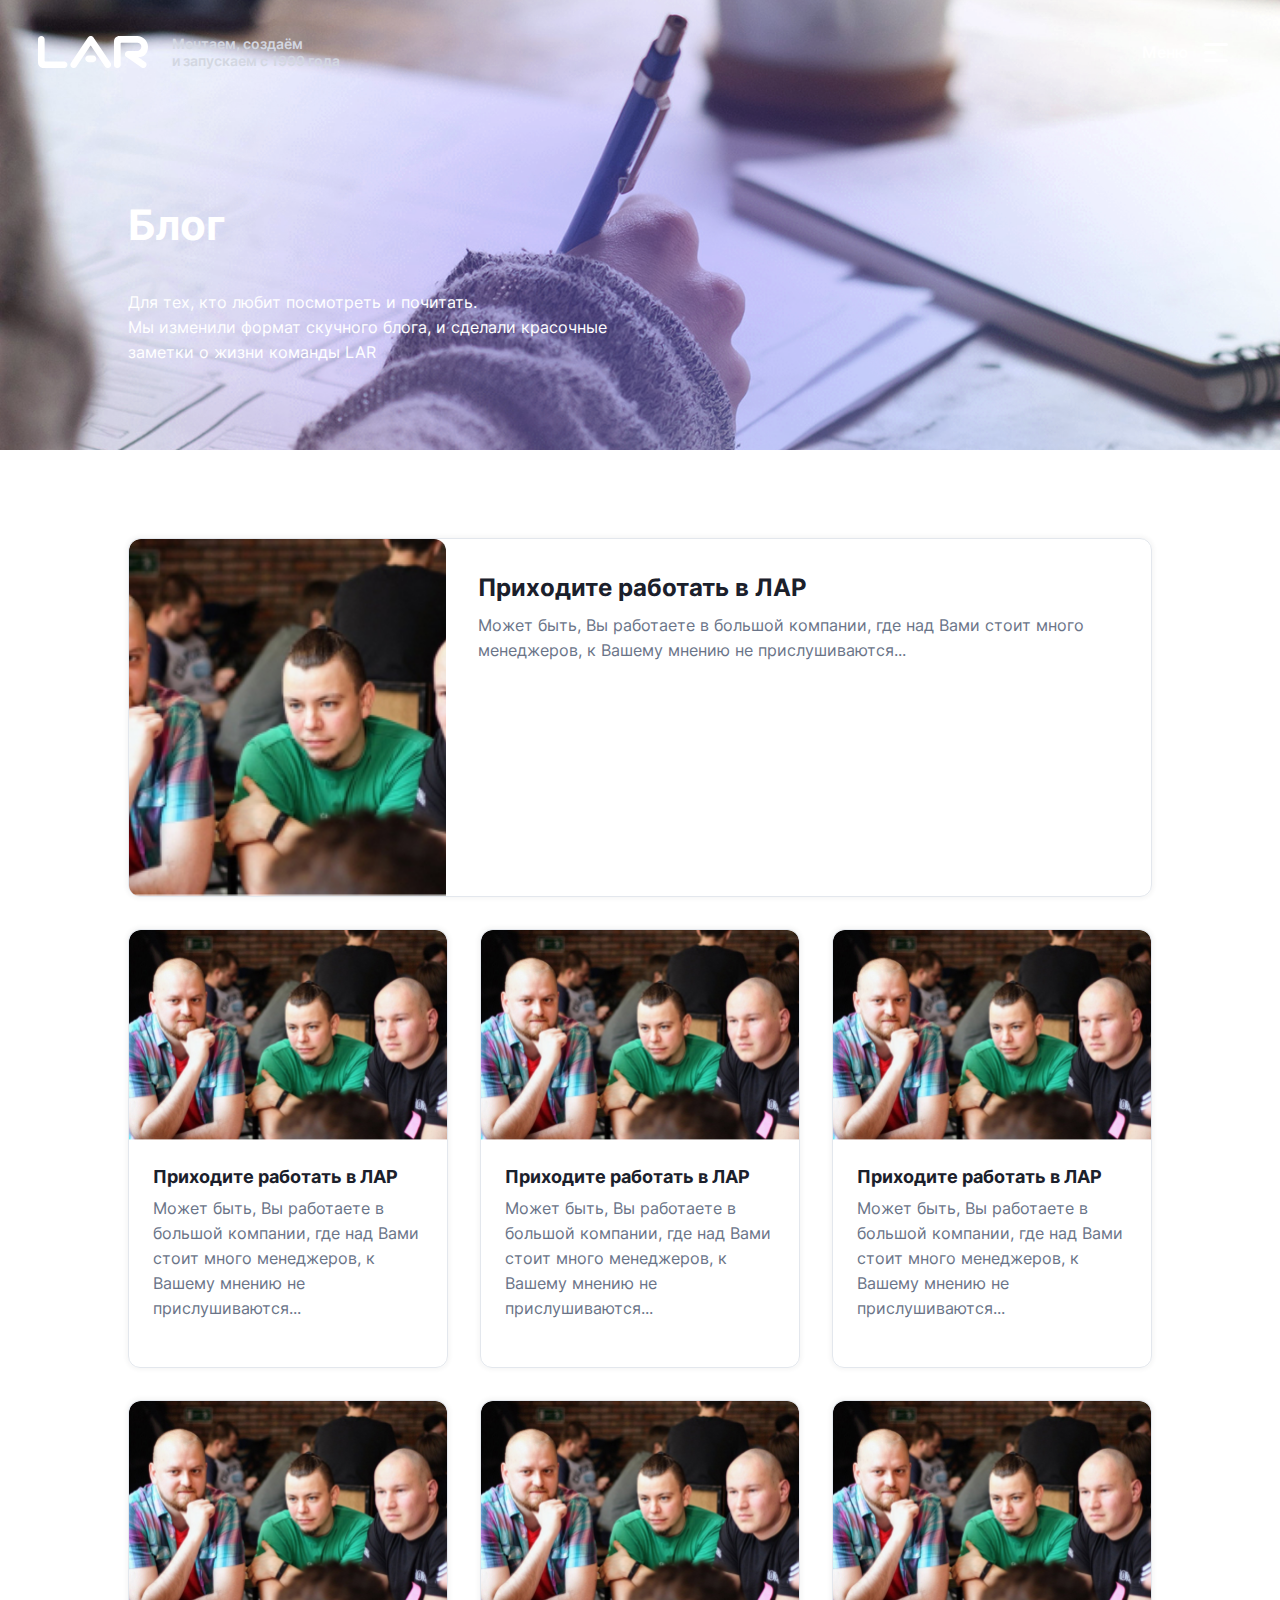
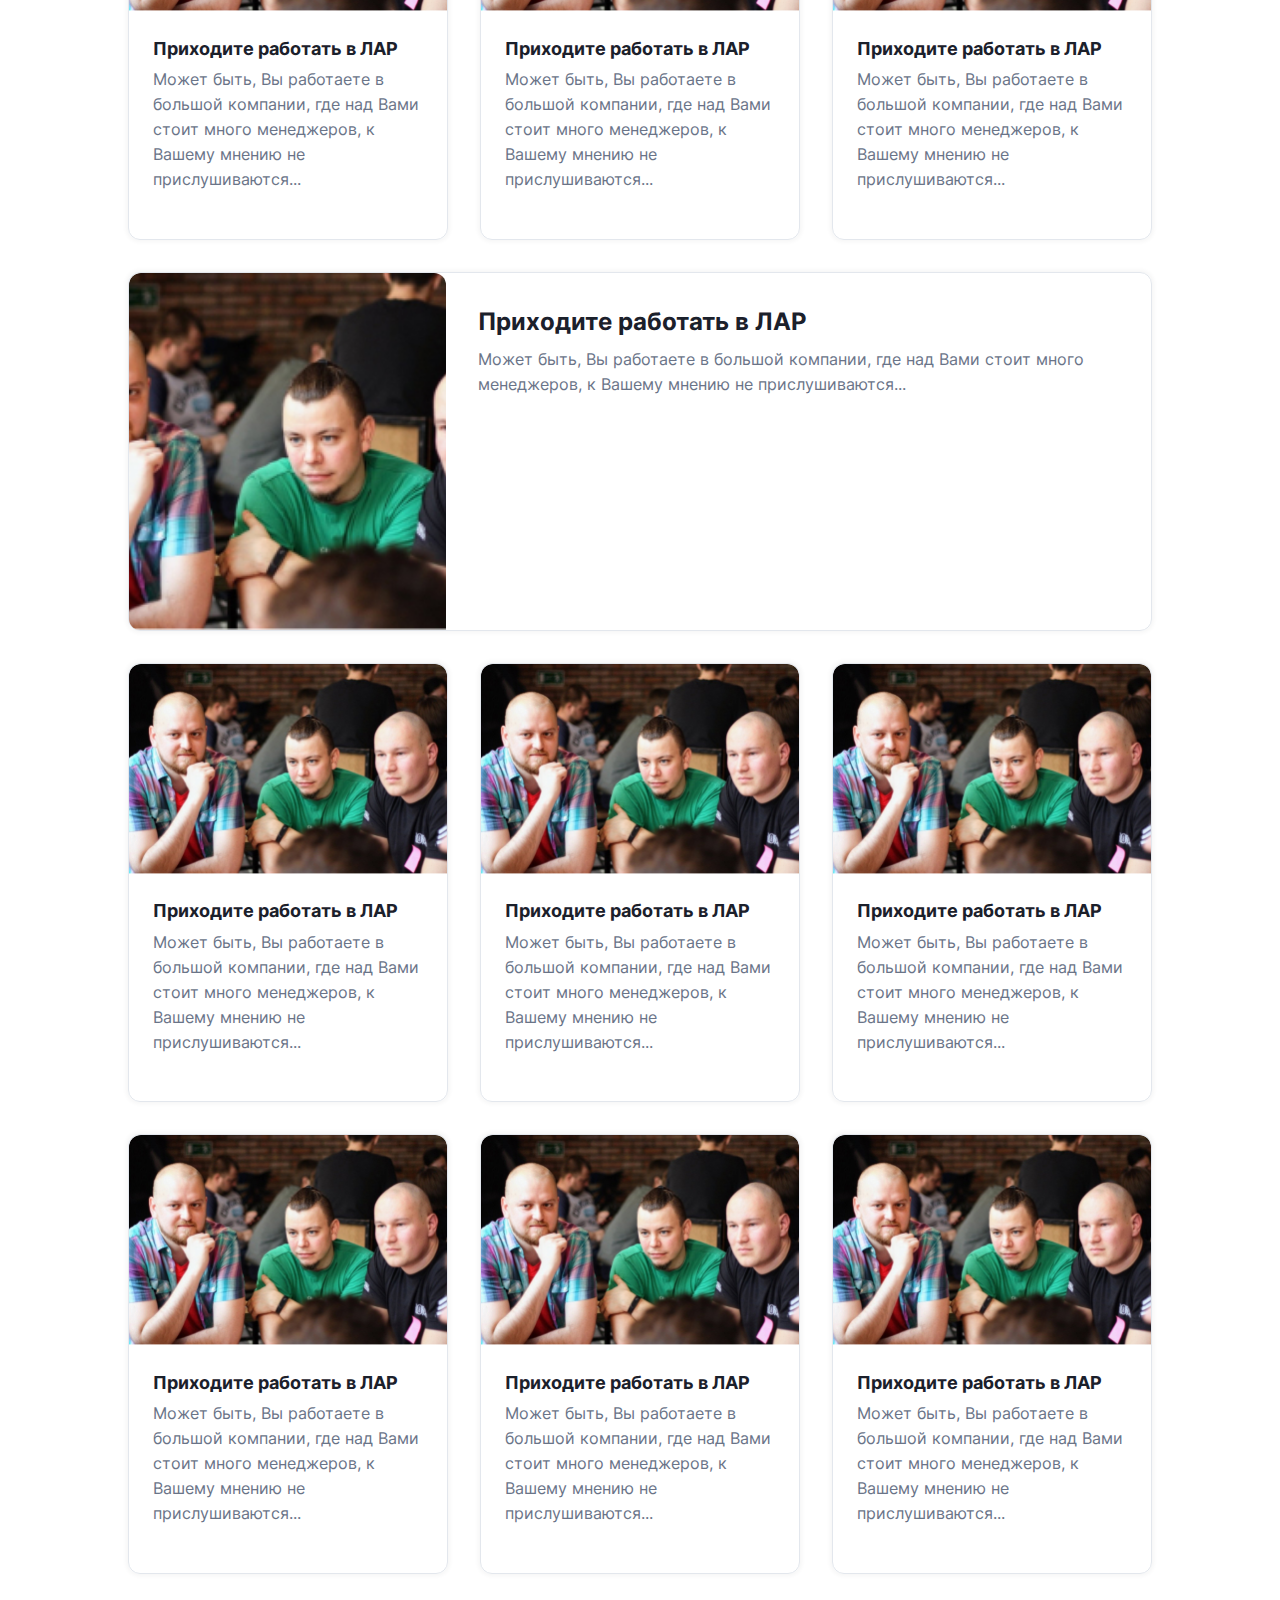
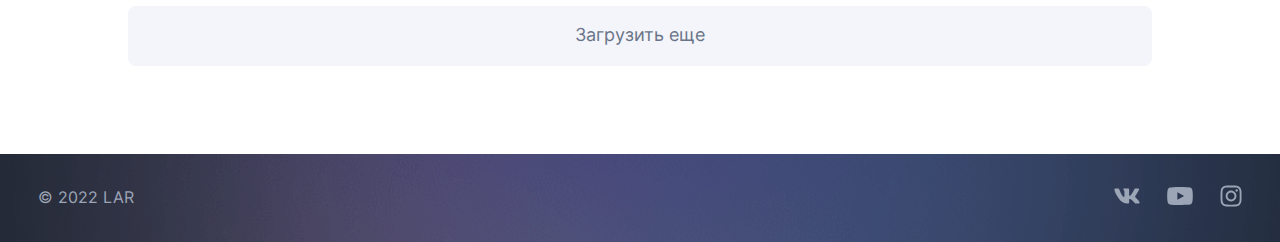
==== blog.html @ 68a7af11 "Добавлены Блоги и черновик постов" ====
<!DOCTYPE html>
<html lang="en">
<head>
  <meta charset="UTF-8">
  <meta http-equiv="X-UA-Compatible" content="IE=edge">
  <meta name="viewport" content="width=device-width, initial-scale=1.0">
  <title>LAR Блоги</title>
  <link rel="stylesheet" href="css/normalize.css">
  <link rel="stylesheet" href="css/style.css">
  <link rel="stylesheet" href="css/blog.css">
</head>
<body>
 
  <header class="header">
    <div class="header__wrapper">
      <div class="header__logo">
        <svg class="header__logo-icon"
          width="110"
          height="32"
          viewBox="0 0 110 32"
          fill="none"
          xmlns="http://www.w3.org/2000/svg"
        >
          <g clip-path="url(#clip0_1_561)">
            <path
              d="M26.169 25.4008H7.17392C6.9032 25.4008 6.63249 25.1736 6.63249 24.8556V3.31711C6.63249 1.45407 5.14356 0 3.33881 0C1.48893 0 0 1.49951 0 3.31711V26.8549C0 29.7176 2.30107 32.0805 5.18867 32.0805H26.169C28.0189 32.0805 29.4627 30.581 29.4627 28.7634C29.5078 26.9004 28.0189 25.4008 26.169 25.4008Z"
              fill="white"
            />
            <path
              d="M81.4396 0C78.3715 0 76.0253 2.31743 76.0253 5.22557V29.0815C76.0253 30.0812 76.5668 31.0354 77.424 31.5352C79.9958 33.0348 82.6578 31.2171 82.6578 28.7634V7.22492C82.6578 6.90684 82.8834 6.67964 83.4249 6.67964H99.2616C101.247 6.67964 103.367 8.22459 103.367 10.6329C103.367 13.2684 101.066 14.9042 99.2616 14.9042H90.1927C88.3428 14.9042 86.899 16.4037 86.899 18.2213C86.899 19.221 87.3051 20.1752 88.0721 20.766L103.232 31.3535C104.721 32.444 106.751 32.3077 107.834 30.8536C109.007 29.3087 108.737 26.9912 107.428 26.1733L100.164 21.084C106.075 21.084 110 17.5397 110 10.6329C110 5.18013 105.172 0 99.2616 0L81.4396 0Z"
              fill="white"
            />
            <path
              d="M72.6416 26.9912L55.3158 1.36318C54.7293 0.545267 53.7367 0.0454292 52.6538 0.0454292C51.4808 0.0454292 50.4881 0.636145 49.9016 1.54494L32.8466 26.9003C32.4406 27.5365 32.2601 28.2635 32.3052 29.0815C32.4857 30.6264 33.7039 31.8987 35.2831 32.0351C36.772 32.1714 37.9 31.308 38.6218 30.172L52.2027 9.90586C52.4283 9.58778 52.8794 9.58778 53.1051 9.90586L67.0016 30.4447C67.6784 31.5352 68.8967 32.2168 70.2954 31.9896C71.694 31.8079 72.8671 30.6719 73.0927 29.2632C73.2732 28.4453 73.0475 27.6274 72.6416 26.9912Z"
              fill="white"
            />
            <path
              d="M55.0902 19.4936H50.5332C48.7285 19.5391 47.2847 20.9931 47.2847 22.8107C47.2847 24.6283 48.7285 26.1278 50.5332 26.1278H55.0902C56.8499 26.0824 58.2937 24.6283 58.2937 22.8107C58.2937 20.9931 56.895 19.5391 55.0902 19.4936Z"
              fill="white"
            />
          </g>
          <defs>
            <clipPath id="clip0_1_561">
              <rect width="110" height="32" fill="white" />
            </clipPath>
          </defs>
        </svg>
        <p class="header__slogan">Мечтаем, создаём <br>и запускаем с 1999 года</p>
      </div>
      <div class="header__navigation">
        <button class="header__button hero__button hide">Присоединиться к команде</button>
        <button class="header__menu">
          <span class="header__span">Меню</span>
          <svg class="header__menu-icon" width="40" height="40" viewbox="0 0 40 40" fill="none" xmlns="http://www.w3.org/2000/svg">
            <rect x="8" y="11" width="24" height="3" rx="1.5" fill="white"/>
            <rect x="8" y="19" width="12" height="3" rx="1.5" fill="white"/>
            <rect x="8" y="27" width="24" height="3" rx="1.5" fill="white"/>
            </svg>
        </button>
      </div>
    </div>

    <div class="nav hide">
      <div class="nav__header">
        <div class="nav__logo">
          <svg width="110" height="32" viewbox="0 0 110 32" fill="none" xmlns="http://www.w3.org/2000/svg">
            <g clip-path="url(#clip0_342_361)">
            <path d="M26.169 25.4008H7.17392C6.9032 25.4008 6.63249 25.1736 6.63249 24.8556V3.31711C6.63249 1.45407 5.14356 0 3.33881 0C1.48893 0 0 1.49951 0 3.31711V26.8549C0 29.7176 2.30107 32.0805 5.18867 32.0805H26.169C28.0189 32.0805 29.4627 30.581 29.4627 28.7634C29.5078 26.9004 28.0189 25.4008 26.169 25.4008Z" fill="#C51F43"/>
            <path d="M81.4397 0C78.3716 0 76.0254 2.31743 76.0254 5.22557V29.0815C76.0254 30.0812 76.5668 31.0354 77.4241 31.5352C79.9959 33.0348 82.6579 31.2171 82.6579 28.7634V7.22492C82.6579 6.90684 82.8835 6.67964 83.4249 6.67964H99.2616C101.247 6.67964 103.367 8.22459 103.367 10.6329C103.367 13.2684 101.066 14.9042 99.2616 14.9042H90.1928C88.3429 14.9042 86.8991 16.4037 86.8991 18.2213C86.8991 19.221 87.3051 20.1752 88.0721 20.766L103.232 31.3535C104.721 32.444 106.751 32.3077 107.834 30.8536C109.007 29.3087 108.737 26.9912 107.428 26.1733L100.164 21.084C106.075 21.084 110 17.5397 110 10.6329C110 5.18013 105.172 0 99.2616 0L81.4397 0Z" fill="#C51F43"/>
            <path d="M72.6416 26.9912L55.3158 1.36318C54.7294 0.545267 53.7367 0.0454292 52.6538 0.0454292C51.4808 0.0454292 50.4881 0.636145 49.9017 1.54494L32.8467 26.9003C32.4406 27.5365 32.2601 28.2635 32.3052 29.0815C32.4857 30.6264 33.7039 31.8987 35.2831 32.0351C36.772 32.1714 37.9 31.308 38.6219 30.172L52.2027 9.90586C52.4283 9.58778 52.8795 9.58778 53.1051 9.90586L67.0017 30.4447C67.6784 31.5352 68.8967 32.2168 70.2954 31.9896C71.6941 31.8079 72.8671 30.6719 73.0927 29.2632C73.2732 28.4453 73.0476 27.6274 72.6416 26.9912Z" fill="#C51F43"/>
            <path d="M55.0902 19.4936H50.5332C48.7285 19.5391 47.2847 20.9931 47.2847 22.8107C47.2847 24.6283 48.7285 26.1278 50.5332 26.1278H55.0902C56.8499 26.0824 58.2937 24.6283 58.2937 22.8107C58.2937 20.9931 56.895 19.5391 55.0902 19.4936Z" fill="#C51F43"/>
            </g>
            <defs>
            <clippath id="clip0_342_361">
            <rect width="110" height="32" fill="white"/>
            </clippath>
            </defs>
            </svg>
          <p class="nav__slogan">Мечтаем, создаём <br>и запускаем с 1999 года</p>
        </div>
        <button class="nav__menu">
          <span class="nav__span">Меню</span>
          <svg width="22" height="22" viewbox="0 0 22 22" fill="none" xmlns="http://www.w3.org/2000/svg">
            <rect y="19.7242" width="27.8941" height="3.21855" rx="1.60928" transform="rotate(-45 0 19.7242)" fill="#1B202B"/>
            <rect x="19.7241" y="22" width="27.8941" height="3.21855" rx="1.60928" transform="rotate(-135 19.7241 22)" fill="#1B202B"/>
            </svg>
        </button>
      </div>
        
      <div class="nav__main">
        <ul class="nav__list list-reset">
          <li class="nav__item">
            <a href="index.html#about-us" class="nav__link">О нас</a>
          </li>
          <li class="nav__item">
            <a href="index.html#LAR" class="nav__link">Почему LAR?</a>
          </li>
          <li class="nav__item">
            <a href="index.html#projects" class="nav__link">Проекты</a>
          </li>
          <li class="nav__item">
            <a href="index.html#benefits" class="nav__link">Как мы работаем</a>
          </li>
          <li class="nav__item">
            <a href="index.html#jobs" class="nav__link">Вакансии</a>
          </li>
          <li class="nav__item">
            <a href="index.html#blog" class="nav__link">Блог</a>
          </li>
          <li class="nav__item">
            <a href="index.html#contacts" class="nav__link">Связаться с нами</a>
          </li>
        </ul>
      </div>     
    </div>
  </header>

  <main class="main">
    <section class="hero-blog container">
      <h1 class="hero-blog__title">Блог</h1>
      <p class="hero-blog__descr">Для тех, кто любит посмотреть и почитать. <br>Мы изменили формат скучного блога, и сделали красочные заметки о жизни команды LAR</p>
    </section>

    <section class="blogs container">
      <ul class="blogs__list list-reset">
        <li class="blogs__item blogs__item--1 blogs__item--horizontal">
          <img class="blogs__image" src="img/preview-blog-image.jpg" alt="Приходите в ЛАР">
          <div class="blogs__descr">
            <div class="blogs__wrapper">
              <h5 class="blogs__title">Приходите работать в ЛАР</h5>
              <p class="blogs__text">Может быть, Вы работаете в большой компании, где над Вами стоит много менеджеров, к Вашему мнению не прислушиваются...</p>
            </div>
          </div>
        </li>
        <li class="blogs__item blogs__item--2">
          <img class="blogs__image" src="img/preview-blog-image.jpg" alt="Приходите в ЛАР">
          <div class="blogs__descr">
            <div class="blogs__wrapper">
              <h5 class="blogs__title">Приходите работать в ЛАР</h5>
              <p class="blogs__text">Может быть, Вы работаете в большой компании, где над Вами стоит много менеджеров, к Вашему мнению не прислушиваются...</p>
            </div>
          </div>
        </li>
        <li class="blogs__item blogs__item--3">
          <img class="blogs__image" src="img/preview-blog-image.jpg" alt="Приходите в ЛАР">
          <div class="blogs__descr">
            <div class="blogs__wrapper">
              <h5 class="blogs__title">Приходите работать в ЛАР</h5>
              <p class="blogs__text">Может быть, Вы работаете в большой компании, где над Вами стоит много менеджеров, к Вашему мнению не прислушиваются...</p>
            </div>
          </div>
        </li>
        <li class="blogs__item blogs__item--4">
          <img class="blogs__image" src="img/preview-blog-image.jpg" alt="Приходите в ЛАР">
          <div class="blogs__descr">
            <div class="blogs__wrapper">
              <h5 class="blogs__title">Приходите работать в ЛАР</h5>
              <p class="blogs__text">Может быть, Вы работаете в большой компании, где над Вами стоит много менеджеров, к Вашему мнению не прислушиваются...</p>
            </div>
          </div>
        </li>
        <li class="blogs__item blogs__item--5">
          <img class="blogs__image" src="img/preview-blog-image.jpg" alt="Приходите в ЛАР">
          <div class="blogs__descr">
            <div class="blogs__wrapper">
              <h5 class="blogs__title">Приходите работать в ЛАР</h5>
              <p class="blogs__text">Может быть, Вы работаете в большой компании, где над Вами стоит много менеджеров, к Вашему мнению не прислушиваются...</p>
            </div>
          </div>
        </li>
        <li class="blogs__item blogs__item--6">
          <img class="blogs__image" src="img/preview-blog-image.jpg" alt="Приходите в ЛАР">
          <div class="blogs__descr">
            <div class="blogs__wrapper">
              <h5 class="blogs__title">Приходите работать в ЛАР</h5>
              <p class="blogs__text">Может быть, Вы работаете в большой компании, где над Вами стоит много менеджеров, к Вашему мнению не прислушиваются...</p>
            </div>
          </div>
        </li>
        <li class="blogs__item blogs__item--7">
          <img class="blogs__image" src="img/preview-blog-image.jpg" alt="Приходите в ЛАР">
          <div class="blogs__descr">
            <div class="blogs__wrapper">
              <h5 class="blogs__title">Приходите работать в ЛАР</h5>
              <p class="blogs__text">Может быть, Вы работаете в большой компании, где над Вами стоит много менеджеров, к Вашему мнению не прислушиваются...</p>
            </div>
          </div>
        </li>

        <li class="blogs__item blogs__item--8 blogs__item--horizontal">
          <img class="blogs__image" src="img/preview-blog-image.jpg" alt="Приходите в ЛАР">
          <div class="blogs__descr">
            <div class="blogs__wrapper">
              <h5 class="blogs__title">Приходите работать в ЛАР</h5>
              <p class="blogs__text">Может быть, Вы работаете в большой компании, где над Вами стоит много менеджеров, к Вашему мнению не прислушиваются...</p>
            </div>
          </div>
        </li>
        <li class="blogs__item blogs__item--9">
          <img class="blogs__image" src="img/preview-blog-image.jpg" alt="Приходите в ЛАР">
          <div class="blogs__descr">
            <div class="blogs__wrapper">
              <h5 class="blogs__title">Приходите работать в ЛАР</h5>
              <p class="blogs__text">Может быть, Вы работаете в большой компании, где над Вами стоит много менеджеров, к Вашему мнению не прислушиваются...</p>
            </div>
          </div>
        </li>
        <li class="blogs__item blogs__item--10">
          <img class="blogs__image" src="img/preview-blog-image.jpg" alt="Приходите в ЛАР">
          <div class="blogs__descr">
            <div class="blogs__wrapper">
              <h5 class="blogs__title">Приходите работать в ЛАР</h5>
              <p class="blogs__text">Может быть, Вы работаете в большой компании, где над Вами стоит много менеджеров, к Вашему мнению не прислушиваются...</p>
            </div>
          </div>
        </li>
        <li class="blogs__item blogs__item--11">
          <img class="blogs__image" src="img/preview-blog-image.jpg" alt="Приходите в ЛАР">
          <div class="blogs__descr">
            <div class="blogs__wrapper">
              <h5 class="blogs__title">Приходите работать в ЛАР</h5>
              <p class="blogs__text">Может быть, Вы работаете в большой компании, где над Вами стоит много менеджеров, к Вашему мнению не прислушиваются...</p>
            </div>
          </div>
        </li>
        <li class="blogs__item blogs__item--12">
          <img class="blogs__image" src="img/preview-blog-image.jpg" alt="Приходите в ЛАР">
          <div class="blogs__descr">
            <div class="blogs__wrapper">
              <h5 class="blogs__title">Приходите работать в ЛАР</h5>
              <p class="blogs__text">Может быть, Вы работаете в большой компании, где над Вами стоит много менеджеров, к Вашему мнению не прислушиваются...</p>
            </div>
          </div>
        </li>
        <li class="blogs__item blogs__item--13">
          <img class="blogs__image" src="img/preview-blog-image.jpg" alt="Приходите в ЛАР">
          <div class="blogs__descr">
            <div class="blogs__wrapper">
              <h5 class="blogs__title">Приходите работать в ЛАР</h5>
              <p class="blogs__text">Может быть, Вы работаете в большой компании, где над Вами стоит много менеджеров, к Вашему мнению не прислушиваются...</p>
            </div>
          </div>
        </li>
        <li class="blogs__item blogs__item--14">
          <img class="blogs__image" src="img/preview-blog-image.jpg" alt="Приходите в ЛАР">
          <div class="blogs__descr">
            <div class="blogs__wrapper">
              <h5 class="blogs__title">Приходите работать в ЛАР</h5>
              <p class="blogs__text">Может быть, Вы работаете в большой компании, где над Вами стоит много менеджеров, к Вашему мнению не прислушиваются...</p>
            </div>
          </div>
        </li>
      </ul>
      <button class="blogs__button">Загрузить еще</button>
    </section>
  </main>

  <footer class="footer" id="contacts">
    <div class="footer__bottom">
      <span class="footer__copyright">© 2022 LAR</span>
      <ul class="footer__social list-reset">
        <li class="footer__item">
          <a href="https://vk.com/larteam">
            <svg class="footer__link" width="26" height="16" viewbox="0 0 26 16" fill="none" xmlns="http://www.w3.org/2000/svg">
              <path d="M25.0469 1.53125C24.9531 2 24.5781 2.76562 23.9219 3.82812C23.2969 4.89062 22.7188 5.82812 22.1875 6.64062C21.6562 7.42188 21.375 7.82812 21.3438 7.85938C21.1562 8.14062 21.0625 8.34375 21.0625 8.46875C21.0625 8.59375 21.1562 8.8125 21.3438 9.125C21.3438 9.125 21.4375 9.23438 21.625 9.45312C21.8438 9.67188 22.0938 9.92188 22.375 10.2031C22.6562 10.4844 22.9688 10.8125 23.3125 11.1875C23.6562 11.5625 23.9688 11.9375 24.25 12.3125C24.5625 12.6562 24.8281 13.0156 25.0469 13.3906C25.2969 13.7656 25.4688 14.0781 25.5625 14.3281C25.7812 15.1094 25.4688 15.5 24.625 15.5H21.8594C21.6406 15.5 21.4531 15.4688 21.2969 15.4062C21.1406 15.3438 20.9688 15.2344 20.7812 15.0781C20.5938 14.9219 20.4219 14.75 20.2656 14.5625C20.1094 14.375 19.875 14.1094 19.5625 13.7656C19.25 13.4219 18.9375 13.0938 18.625 12.7812C17.375 11.5938 16.4531 11 15.8594 11C15.4844 11 15.2656 11.1094 15.2031 11.3281C15.1406 11.5469 15.1094 12.1719 15.1094 13.2031C15.1406 13.7031 15.1562 14.1094 15.1562 14.4219C15.1562 14.7969 15.0312 15.0781 14.7812 15.2656C14.5312 15.4219 13.9844 15.5 13.1406 15.5C11.6719 15.5 10.1875 15.0625 8.6875 14.1875C7.1875 13.3125 5.875 12.0625 4.75 10.4375C3.6875 9 2.79688 7.57812 2.07812 6.17188C1.39062 4.73438 0.9375 3.64062 0.71875 2.89062C0.5 2.14062 0.390625 1.60938 0.390625 1.29688C0.390625 0.765625 0.703125 0.5 1.32812 0.5H4.09375C4.4375 0.5 4.6875 0.578125 4.84375 0.734375C5.03125 0.890625 5.1875 1.17188 5.3125 1.57812C5.96875 3.48438 6.76562 5.1875 7.70312 6.6875C8.67188 8.1875 9.40625 8.9375 9.90625 8.9375C10.0938 8.9375 10.2188 8.875 10.2812 8.75C10.375 8.59375 10.4219 8.3125 10.4219 7.90625V3.82812C10.3906 3.39062 10.3125 3.01562 10.1875 2.70312C10.0625 2.39062 9.9375 2.17188 9.8125 2.04688C9.6875 1.89062 9.5625 1.73438 9.4375 1.57812C9.34375 1.42188 9.29688 1.28125 9.29688 1.15625C9.29688 1.03125 9.32812 0.921875 9.39062 0.828125C9.45312 0.734375 9.53125 0.65625 9.625 0.59375C9.75 0.53125 9.875 0.5 10 0.5H14.3594C14.8594 0.5 15.1094 0.84375 15.1094 1.53125V6.96875C15.1094 7.5 15.25 7.76562 15.5312 7.76562C15.8438 7.76562 16.2812 7.48438 16.8438 6.92188C17.4375 6.26562 18.0156 5.46875 18.5781 4.53125C19.1406 3.59375 19.5625 2.8125 19.8438 2.1875L20.2656 1.29688C20.4844 0.765625 20.875 0.5 21.4375 0.5H24.2031C24.9531 0.5 25.2344 0.84375 25.0469 1.53125Z" fill="#9CA5B6"/>
              </svg>
          </a>
        </li>
        <li class="footer__item">
          <a href="https://youtu.be/PWdcLz5BOPg">
            <svg class="footer__link" width="26" height="18" viewbox="0 0 26 18" fill="none" xmlns="http://www.w3.org/2000/svg">
              <path d="M25.2812 2.8125C25.375 3.1875 25.4531 3.65625 25.5156 4.21875C25.6094 4.78125 25.6719 5.34375 25.7031 5.90625C25.7344 6.4375 25.75 6.9375 25.75 7.40625C25.7812 7.875 25.7969 8.26562 25.7969 8.57812V9C25.7969 11.8125 25.625 13.8906 25.2812 15.2344C25.125 15.7656 24.8438 16.2344 24.4375 16.6406C24.0312 17.0469 23.5469 17.3281 22.9844 17.4844C22.3906 17.6406 21.2656 17.7656 19.6094 17.8594C17.9531 17.9219 16.4375 17.9688 15.0625 18H13C7.65625 18 4.32812 17.8281 3.01562 17.4844C1.79688 17.1406 1.03125 16.3906 0.71875 15.2344C0.5625 14.6406 0.4375 13.8281 0.34375 12.7969C0.28125 11.7344 0.234375 10.8438 0.203125 10.125V9C0.203125 6.21875 0.375 4.15625 0.71875 2.8125C0.875 2.25 1.15625 1.76562 1.5625 1.35938C1.96875 0.953125 2.45312 0.671875 3.01562 0.515625C3.60938 0.359375 4.73438 0.25 6.39062 0.1875C8.04688 0.09375 9.5625 0.03125 10.9375 0H13C18.3438 0 21.6719 0.171875 22.9844 0.515625C23.5469 0.671875 24.0312 0.953125 24.4375 1.35938C24.8438 1.76562 25.125 2.25 25.2812 2.8125ZM10.375 12.8438L17.0781 9L10.375 5.20312V12.8438Z" fill="#9CA5B6"/>
              </svg>
          </a>
        </li>
        <li class="footer__item">
          <a href="#">
            <svg class="footer__link" width="22" height="22" viewbox="0 0 22 22" fill="none" xmlns="http://www.w3.org/2000/svg">
              <path d="M7.20312 7.20312C8.26562 6.14062 9.54688 5.60938 11.0469 5.60938C12.5469 5.60938 13.8125 6.14062 14.8438 7.20312C15.9062 8.23438 16.4375 9.5 16.4375 11C16.4375 12.5 15.9062 13.7812 14.8438 14.8438C13.8125 15.875 12.5469 16.3906 11.0469 16.3906C9.54688 16.3906 8.26562 15.875 7.20312 14.8438C6.17188 13.7812 5.65625 12.5 5.65625 11C5.65625 9.5 6.17188 8.23438 7.20312 7.20312ZM8.5625 13.4844C9.25 14.1719 10.0781 14.5156 11.0469 14.5156C12.0156 14.5156 12.8438 14.1719 13.5312 13.4844C14.2188 12.7969 14.5625 11.9688 14.5625 11C14.5625 10.0312 14.2188 9.20312 13.5312 8.51562C12.8438 7.82812 12.0156 7.48438 11.0469 7.48438C10.0781 7.48438 9.25 7.82812 8.5625 8.51562C7.875 9.20312 7.53125 10.0312 7.53125 11C7.53125 11.9688 7.875 12.7969 8.5625 13.4844ZM17.5156 4.53125C17.7656 4.75 17.8906 5.03125 17.8906 5.375C17.8906 5.71875 17.7656 6.01562 17.5156 6.26562C17.2969 6.51562 17.0156 6.64062 16.6719 6.64062C16.3281 6.64062 16.0312 6.51562 15.7812 6.26562C15.5312 6.01562 15.4062 5.71875 15.4062 5.375C15.4062 5.03125 15.5312 4.75 15.7812 4.53125C16.0312 4.28125 16.3281 4.15625 16.6719 4.15625C17.0156 4.15625 17.2969 4.28125 17.5156 4.53125ZM21.5 6.6875C21.5312 7.53125 21.5469 8.96875 21.5469 11C21.5469 13.0312 21.5312 14.4688 21.5 15.3125C21.4062 17.2188 20.8281 18.7031 19.7656 19.7656C18.7344 20.7969 17.2656 21.3438 15.3594 21.4062C14.5156 21.4688 13.0781 21.5 11.0469 21.5C9.01562 21.5 7.57812 21.4688 6.73438 21.4062C4.82812 21.3125 3.35938 20.75 2.32812 19.7188C1.92188 19.3438 1.59375 18.9062 1.34375 18.4062C1.09375 17.9062 0.90625 17.4219 0.78125 16.9531C0.6875 16.4844 0.640625 15.9375 0.640625 15.3125C0.578125 14.4688 0.546875 13.0312 0.546875 11C0.546875 8.96875 0.578125 7.51562 0.640625 6.64062C0.734375 4.76562 1.29688 3.3125 2.32812 2.28125C3.35938 1.21875 4.82812 0.640625 6.73438 0.546875C7.57812 0.515625 9.01562 0.5 11.0469 0.5C13.0781 0.5 14.5156 0.515625 15.3594 0.546875C17.2656 0.640625 18.7344 1.21875 19.7656 2.28125C20.8281 3.3125 21.4062 4.78125 21.5 6.6875ZM19.25 17.1875C19.3438 16.9375 19.4219 16.625 19.4844 16.25C19.5469 15.8438 19.5938 15.375 19.625 14.8438C19.6562 14.2812 19.6719 13.8281 19.6719 13.4844C19.6719 13.1406 19.6719 12.6562 19.6719 12.0312C19.6719 11.4062 19.6719 11.0625 19.6719 11C19.6719 10.9062 19.6719 10.5625 19.6719 9.96875C19.6719 9.34375 19.6719 8.85938 19.6719 8.51562C19.6719 8.17188 19.6562 7.73438 19.625 7.20312C19.5938 6.64062 19.5469 6.17188 19.4844 5.79688C19.4219 5.39062 19.3438 5.0625 19.25 4.8125C18.875 3.84375 18.2031 3.17188 17.2344 2.79688C16.9844 2.70312 16.6562 2.625 16.25 2.5625C15.875 2.5 15.4062 2.45313 14.8438 2.42188C14.3125 2.39062 13.875 2.375 13.5312 2.375C13.2188 2.375 12.7344 2.375 12.0781 2.375C11.4531 2.375 11.1094 2.375 11.0469 2.375C10.9844 2.375 10.6406 2.375 10.0156 2.375C9.39062 2.375 8.90625 2.375 8.5625 2.375C8.21875 2.375 7.76562 2.39062 7.20312 2.42188C6.67188 2.45313 6.20312 2.5 5.79688 2.5625C5.42188 2.625 5.10938 2.70312 4.85938 2.79688C3.89062 3.17188 3.21875 3.84375 2.84375 4.8125C2.75 5.0625 2.67188 5.39062 2.60938 5.79688C2.54688 6.17188 2.5 6.64062 2.46875 7.20312C2.4375 7.73438 2.42188 8.17188 2.42188 8.51562C2.42188 8.82812 2.42188 9.3125 2.42188 9.96875C2.42188 10.5938 2.42188 10.9375 2.42188 11C2.42188 11.125 2.42188 11.4219 2.42188 11.8906C2.42188 12.3281 2.42188 12.7031 2.42188 13.0156C2.42188 13.2969 2.42188 13.6719 2.42188 14.1406C2.45312 14.6094 2.48438 15.0156 2.51562 15.3594C2.54688 15.6719 2.59375 16 2.65625 16.3438C2.71875 16.6875 2.78125 16.9688 2.84375 17.1875C3.25 18.1562 3.92188 18.8281 4.85938 19.2031C5.10938 19.2969 5.42188 19.375 5.79688 19.4375C6.20312 19.5 6.67188 19.5469 7.20312 19.5781C7.76562 19.6094 8.20312 19.625 8.51562 19.625C8.85938 19.625 9.34375 19.625 9.96875 19.625C10.625 19.625 10.9844 19.625 11.0469 19.625C11.1406 19.625 11.4844 19.625 12.0781 19.625C12.7031 19.625 13.1875 19.625 13.5312 19.625C13.875 19.625 14.3125 19.6094 14.8438 19.5781C15.4062 19.5469 15.875 19.5 16.25 19.4375C16.6562 19.375 16.9844 19.2969 17.2344 19.2031C18.2031 18.7969 18.875 18.125 19.25 17.1875Z" fill="#9CA5B6"/>
              </svg>
          </a>
        </li>
      </ul>
    </div>
  </footer>
  
  <script src="js/main.js"></script>
</body>
</html>
---- css/style.css ----
* {
  box-sizing: border-box;
  scroll-behavior: smooth;
}

*::before,
*::after {
  box-sizing: border-box;
}

@font-face {
  font-family: "Inter";
  src: url(../fonts/Inter-Bold.woff2) format('woff2');
  font-display: swap;
  font-weight: 700;
  font-style: normal;
}

@font-face {
  font-family: "Inter";
  src: url(../fonts/Inter-SemiBold.woff2) format('woff2');
  font-display: swap;
  font-weight: 600;
  font-style: normal;
}

@font-face {
  font-family: "Inter";
  src: url(../fonts/Inter-Regular.woff2) format('woff2');
  font-display: swap;
  font-weight: 400;
  font-style: normal;
}

body {
  font-family: Inter, sans-serif;
  font-size: 16px;
  font-weight: 400;
  background-color: #ffffff;
  color: #1B202B;
}

img {
  max-width: 100%;
}

h1 {
  font-size: 42px;
}

h2 {
  font-size: 32px;
}

h3 {
  font-size: 24px;
}

h4 {
  font-size: 20px;
}

h5 {
  font-size: 18px;
}

h6 {
  font-size: 16px;
}

h1, h2, h3, h4, h5, h6 {
  font-weight: 700;
}

button {
  cursor: pointer;
  border: none;
  background-color: #c51f43;
  border-radius: 8px;
  color: #ffffff;
}

button:hover {
  background-color: #dc234b;
}

button:active {
  background-color: #b01c3c;
}

button:disabled {
  background-color: #f3f5fa;
  color: #d3d7e1;
}

input {
  border: none;
  width: 100%;
  outline: none;
  border-bottom: 2px solid #d3d7e1;
  line-height: 25px;
}

textarea {
  border: none;
  width: 100%;
  border-bottom: 2px solid #d3d7e1;
  outline: none;
	-moz-appearance: none;
  resize: none;
}

.list-reset {
  margin: 0;
  padding: 0;
  list-style-type: none;
}

.container {
  max-width: 1440px;
  margin: 0 auto;
  padding: 0 10%;
}

.header {
  position: relative;
  z-index: 1;
}

.header__wrapper {
  display: flex;
  justify-content: space-between;
  align-items: center;
  position: absolute;
  min-height: 6.5rem;
  min-width: 100%;
  padding: 0 3%;
  z-index: 1;
}

.header__logo {
  display: flex;
  align-items: center;
}

.header__slogan {
  font-size: 14px;
  line-height: 17px;
  font-weight: 600;
  color: #d3d7e1;
  margin-left: 24px;
}

.header__navigation {
  display: flex;
}

.header__menu {
  display: flex;
  align-items: center;
  background-color: transparent;
}

.header__menu:hover {
  background-color: transparent;
}

.header__menu:active {
  background-color: transparent;
}
.header__span {
  color: #ffffff;
  font-weight: 600;
  margin-right: 8px;
}

.hero {
  background: url('../img/glow.png'), url('../img/hero-bg.jpg');
  background-repeat: no-repeat;
  background-size: cover;
  min-width: 100%;
  min-height: 100vh;
  display: flex;
  justify-content: center;
  align-items: center;
}

.hero__container {
  display: grid;
  grid-template-columns: 1fr 1fr;
  gap: 2rem;
  color: #ffffff;
}

.hero__title {
  margin: 0;
  line-height: 45px;
}

.hero__descr {
  margin: 0;
  line-height: 25px;
  margin-top: 1rem;
}

.hero__join {
  display: flex;
  margin-top: 1.5rem;
  align-content: center;
  align-items: center;
}

.hero__jobs {
  display: none;
  align-items: center;
  color:  #ffffff;
  text-decoration: none;
  font-weight: 600;
}

.hero__button {
  width: 295px;
  height: 60px;
  margin-right: 2rem;
  font-size: 18px;
}

.hero__link {
  display: flex;
  align-content: center;
  color:  #ffffff;
  text-decoration: none;
  font-weight: 600;
}

.hero__arrow {
  margin-left: 0.75rem;
}

.hero__features {
  margin-top: 2.5rem;
  display: grid;
  grid-template-columns: 1fr 1fr;
  row-gap: 1rem;
  column-gap: 2rem;
}

.hero__item {
  display: flex;
  align-items: center;
  color: #d3d7e1;
  font-weight: 600;
}

.hero__icon {
  margin-right: 16px;
}

.hero__vacancy {
  background-color: rgba(27, 32, 43, 0.8);
  border-radius: 0.75rem;
  padding: 2.5rem;
}

.vacancy__title {
  margin: 0;
  color: #e3e7ed;
  margin-bottom: 1.5rem;
}

.vacancy__item {
  color: #e3e7ed;
}

.vacancy__subtitle {
  margin: 0;
  font-weight: 600;
  margin-bottom: 0.25rem;
}

.vacancy__descr{
  margin: 0;
  line-height: 25px;
  margin-bottom: 1.5rem;
}

.vacancy__link {
  font-weight: 600;
  color: #ffffff;
  text-decoration: none;
  display: flex;
  align-items: center;
}

.about-us {
  padding-top: 5.5rem;
}

.about-us__team {
  /* display: grid;
  grid-template-columns: 45% 1fr;
  gap: 4.375rem; */
  display: flex;
}

.about-us__video {
  border-radius: 0.75rem;
  position: relative;
  width: 50%;
  
}

.video__play-button {
  position: absolute;
  left: 0.875rem;
  bottom: 1.25rem;
  display: flex;
  align-items: center;
  background-color: transparent;
}

.play-button__descr{
  font-weight: 600;
  color: #ffffff;
  margin-left: 1rem;
}

.about-us__title {
  line-height: 40px;
  align-self: center;
  margin-left: 4.375rem;
}

.about-us__title--grey {
  color: rgba(27, 32, 43, 0.4);
}

.about-us__features {
  margin-top: 5.5rem;
}

.about-us__title--features {
  margin: 0;
  width: 78%;
  line-height: 40px;
}

.about-us__list {
  display: grid;
  grid-template-columns: 1fr 1fr;
  row-gap: 1.5rem;
  column-gap: 2rem;
  margin-top: 2.5rem;
}

.about-us__item {
  display: flex;
  align-items: center;
}

.about-us__text{
  font-weight: 600;
  line-height: 22px;
  color: #1b202b;
  margin-left: 1rem;
}

.quote {
  margin-top: 5.5rem;
  background-image: url('../img/quote-bg.jpg');
  background-repeat: no-repeat;
  background-size: cover;
  background-position: center;
  display: flex;
  justify-content: center;
}

.quote__wrapper {
  display: flex;
  flex-direction: column;
  align-items: center;
  color: #ffffff;
  max-width: 489px;
  width: 35%;
  text-align: center;
  margin-top: 5.5rem;
}

.quote__text {
  margin: 0;
  font-size: 1.25rem;
  line-height: 26px;
  font-weight: 700;
  margin-bottom: 2rem;
}

.quote__image {
  width: 4.0625rem;
  height: 4.0625rem;
  object-fit: cover;
  border-radius: 50%;
  margin-bottom: 0.5rem;
}

.quote__author {
  margin: 0;
  line-height: 25px;
  margin-bottom: 5.3125rem;
}

.projects {
  padding-top: 5.5rem;
}

.projects__descr {
  display: flex;
  justify-content: space-between;
  align-items: center;
}

.projects__title {
  margin: 0;
  width: 51%;
  line-height: 40px;
}

.projects__title--grey {
  color: rgba(27, 32, 43, 0.4);
}

.projects__text{
  margin: 0;
  width: 45%;
  font-size: 16px;
  line-height: 25px;
}

.projects__promo {
  margin-top: 3.5rem;
  position: relative;
  border: 2px solid #f3f5fa;
  border-radius: 0.75rem;
  padding: 40px;
  display: grid;
  grid-template-columns: repeat(5, 1fr);
  grid-template-areas: 
    "a a a a b"
    "a a a a c"
    "d d d _ c";
}

.promo__kanbanchi-logo {
  position: absolute;
  top: 5%;
  left: 4.5%;
}

.promo__kanbanchi-board {
  margin-top: 20%;
  box-shadow: 0px 4px 24px 2px #0000000D;
  border-radius: 12px;
  width: 83%;
  grid-area: a;
}

.promo__gantt {
  position: absolute;
  top: 11%;
  left: 19%;
  box-shadow: 0px 4px 24px 2px #0000000D;
  border-radius: 12px;
  width: 57%;
}

.promo__link {
  grid-area: b;
  border-radius: 50%;
}

.promo__awards {
  grid-area: c;
  justify-self: center;
  align-self: center;
}

.awards__item{
  margin-bottom: 12px;
}

.promo__descr {
  margin-top: 40px;
  margin-bottom: 48px;
  font-size: 16px;
  line-height: 25px;
  grid-area: d;

}

.projects__reviews {
  margin-top: 2rem;
  display: grid;
  grid-template-columns: 1fr 1fr;
  gap: 2rem;
}

.reviews__item {
  padding: 3rem;
  background-color: #f9fbfc;
  border-radius: 0.75rem;
}

.reviews__logo {
  min-height: 38px;
  margin-bottom: 2rem;
}

.reviews__text {
  margin: 0;
  line-height: 25px;
  color: #6a7488;
}

.benefits {
  background-color: #f3f5fa;
  margin-top: 5.5rem;
  padding-top: 3rem;
  padding-bottom: 3rem;
  overflow: hidden;
}

.benefits__list {
  display: grid;
  grid-template-columns: repeat(6, 1fr);
  gap: 1rem;
  grid-template-areas:
    "a a a  b b b"
    "a a a  c c c"
    "d d e  e f f"
    "g g g  h h h"
    "i i j  j j j";
}

.benefits__item {
  background-color: #ffffff;
  padding: 2rem;
  border-radius: 0.75rem;
}

.benefits__item--1 {
  grid-area: a;
}

.benefits__item--2 {
  grid-area: b;
}

.benefits__item--3 {
  grid-area: c;
}

.benefits__item--4 {
  grid-area: d;
}

.benefits__item--5 {
  grid-area: e;
}

.benefits__item--6 {
  grid-area: f;
}

.benefits__item--7 {
  grid-area: g;
}

.benefits__item--8 {
  grid-area: h;
}

.benefits__item--9 {
  grid-area: i;
}

.benefits__item--10 {
  grid-area: j;
}

.benefits__main-title {
  line-height: 40px;
  margin-top: 1.75rem;
}

.benefits__main-title--grey {
  color: rgba(27, 32, 43, 0.4);
}

.benefits__title {
  margin-top: 1.5rem;
  margin-bottom: 0.25rem;
}

.benefits__descr {
  line-height: 25px;
  color: #6a7488;
  margin-top: 0.25rem;
}

.jobs {
  padding-top: 5.5rem;
}

.jobs__title {
  margin: 0;
  line-height: 40px;
}

.jobs__descr {
  font-size: 32px;
  font-weight: 700;
  line-height: 40px;
  color: rgba(27, 32, 43, 0.4);
}

.jobs__list {
  margin-top: 3.75rem;
}

.jobs__item {
  margin-bottom: 1rem;
}

.jobs__vacancy-name {
  display: flex;
  justify-content: space-between;
  align-items: center;
  background-color: #f9fbfc;
  border-radius: 0.5rem;
  padding-left: 1rem;
  padding-right: 1rem;
  height: 4rem;
  cursor: pointer;
}

.jobs__button {
  width: 2rem;
  height: 2rem;
  background-repeat: no-repeat;
  background-position: center;
  background-color: transparent;
}

.jobs__button:hover {
  background-color: transparent;
}

.jobs__button:hover {
  background-color: transparent;
}

.jobs__button--open {
  background-image: url('../img/minus.svg');
}

.jobs__button--close {
  background-image: url('../img/plus.svg');
}

.jobs__content {
  margin-top: 2.5rem;
  margin-bottom: 4rem;
  display: grid;
  grid-template-columns: 1fr 1fr;
  gap: 2rem;
}

.content__text {
  font-size: 1rem;
  line-height: 25px;
}

.content__title {
  margin-top: 2rem;
  margin-bottom: 1rem;
}

.content__item {
  line-height: 25px;
  margin-bottom: 2.5rem;
}

.content__item::before {
  content: "— ";
}

.content__request {
  background-color: #f9fbfc;
  border-radius: 0.75rem;
  padding: 2.5rem;
  margin-bottom: 2.5rem;
}

.request__title {
  margin: 0;
}

.request__form {
  margin-top: 1.5rem;
}

.request__item {
  margin-bottom: 2rem;
}

.request__contact, .request__file, .request__textarea {
  line-height: 25px;
  color: #6a7488;
  padding-bottom: 0.75rem;
  background-color: #f9fbfc;
  border-bottom: 2px solid #d3d7e1;
}

.request__file {
  display: flex;
  justify-content: space-between;
  padding-bottom: 0.375rem;
  color: #6a7488;
  cursor: pointer;
}

.request__file::after {
  content: url("../img/paper-clip.svg");
}

.request__submit {
  width: 100%;
  height: 3.75rem;
  font-size: 18px;
  font-weight: 500;
  cursor: pointer;
}

.hide {
  display: none;
}

.show {
  display: '';
}

.blog {
  margin-top: 5.5rem;
  background-color: #f9fbfc;
  padding-top: 5.5rem;
  padding-bottom: 5.5rem;
}

.blog__header {
  display: flex;
  justify-content: space-between;
  align-items: center;
}

.blog__title {
  margin: 0;
}

.blog__link {
  font-weight: 600;
  color: #c51f43;
  text-decoration: none;
  display: flex;
}

.blog__svg {
  margin-left: 0.75rem;
}

.blog__posts {
  margin-top: 3rem;
}

.blog__item {
  border-radius: 0.75rem;
  background-color: #ffffff;
  border: 1px solid #e3e7ed;
  box-shadow: 0px 0px 4px 2px #0000000A;
}

.blog__image {
  height: 210px;
  border-top-left-radius: 0.75rem;
  border-top-right-radius: 0.75rem;
  width: 100%;
  object-fit: cover;
}

.post__descr {
  height: 200px;
  padding: 1.5rem;
  margin-bottom: 1.5rem;
  overflow: hidden;
}

.post__title {
  margin: 0;
}

.post__text {
  margin-top: 0.5rem;
  line-height: 25px;
  color: #6a7488;
}

.footer {
  background: url('../img/glow.png');
  background-repeat: no-repeat;
  background-size: cover;
  background-position: bottom;
  background-color: #1d2330;
  position: relative;
}

.footer__wrapper {
  display: grid;
  grid-template-columns: 1fr 1fr;
  gap: 4.375rem;
  color: #d3d7e1;
  padding-top: 8.0625rem;
}

.footer__title {
  margin: 0;
  color: #ffffff;
}

.footer__descr {
  margin-top: 2rem;
}

.footer__contact-form {
  margin-top: 4rem;
  display: flex;
  flex-direction: column;
}

.contact-form__item {
  margin-bottom: 2rem;
}

.contact-form__name, .contact-form__contact, .contact-form__textarea {
  padding-bottom: 0.75rem;
  line-height: 25px;
  color: #ffffff;
  background-color: transparent;
  border-bottom: 2px solid #d3d7e1;
}

.contact-form__name::placeholder, .contact-form__contact::placeholder, .contact-form__textarea::placeholder {
  color: #ffffff;
}

.contact-form__submit {
  height: 3.75rem;
  color: #ffffff;
  font-size: 18px;
  font-weight: 500;
}

.footer__map {
  width: 100%;
  min-height: 345px;
  border-radius: 0.5rem;
  filter: grayscale(1);
}

.footer__address {
  margin-top: 2rem;
}

.address-list__item {
  line-height: 25px;
  margin-bottom: 0.5rem;
}

.footer__bottom {
  display: flex;
  justify-content: space-between;
  align-items: center;
  color: #9ca5b6;
  background: #2A303D33;
  min-height: 5.5rem;
  margin-top: 5.5rem;
  padding-left: 3%;
  padding-right: 3%;
}

.footer__social {
  display: flex;
  justify-content: space-between;
  align-items: center;
  width: 8rem;
}

.footer__link:hover path {
  fill: #ffffff;
}

.footer__link:active path {
  fill: #ffffff;
}

.nav {
  min-height: 100vh;
  position: relative;
  background-color: #ffffff;
}

.nav__header {
  display: flex;
  justify-content: space-between;
  align-items: center;
  position: absolute;
  min-height: 6.5rem;
  min-width: 100%;
  padding: 0 5%;
}

.nav__logo {
  display: flex;
  align-items: center;
}

.nav__slogan {
  font-size: 14px;
  line-height: 17px;
  font-weight: 600;
  color: #9ca5b6;
  margin-left: 1.5rem;
}

.nav__menu {
  display: flex;
  align-items: center;
  background-color: transparent;
}

.nav__menu:hover {
  background-color: transparent;
}

.nav__menu:active {
  background-color: transparent;
}

.nav__span {
  color: #1b202b;
  font-weight: 600;
  margin-right: 0.5rem;
}

.nav__main {
  display: flex;
  justify-content: center;
  align-items: center;
  min-height: 100vh;
}

.nav__item {
  font-size: 2rem;
  line-height: 40px;
  font-weight: 700;
  text-align: center;
}

.nav__item:not(:last-child) {
  margin-bottom: 2rem;
}

.nav__link {
  color: rgba(27, 32, 43, 0.4);
  text-decoration: none;
}

.nav__link:hover {
  color: rgba(27, 32, 43, 1);
}

.sticky__header {
  position: sticky;
  top: 0;
  z-index: 1;
}

.sticky__wrapper {
  background-color: #ffffff;
  color: #1b202b;
}

.swiper {
  z-index: 0;
}

@media (min-width: 1440px) {
    .container {
      padding-left: 189px;
      padding-right: 189px;
    }
}

@media (max-width: 1270px) {
  h1 {
    font-size: 38px;
  }
  
  h2 {
    font-size: 30px;
  }

  .container {
    padding-left: 10%;
    padding-right: 10%;
  }

  .hero__link {
    align-items: center;
  }

  .quote__wrapper {
    width: 50%;
  }
}

@media (max-width: 1200px) {
  .hero__join {
    display: grid;
    grid-template-columns: 1fr;
  }

  .hero__link {
    grid-column: 1 / 2;
    grid-row: 1 / 2;
  }

  .hero__button {
    grid-column: 1 / -1;
    margin-top: 2rem;
  }

  .header__button {
    width: 295px;
    margin-top: 0;
  }

  .projects__promo {
    padding: 0;
    grid-template-columns: 1fr 1fr;
    grid-template-areas: 
      "a a"
      "e b"
      "d d"
      "c c";
    overflow: hidden;
  }

  .promo__kanbanchi-board {
    margin-top: 0;
    margin-bottom: 25%;
    width: 100%;
  }

  .promo__gantt {
    width:100%;
    top: 22%;
    left: 21%;
  }

  .promo__kanbanchi-logo {
    position: static;
    grid-area: e;
    justify-self: center;
    align-self: center;
    height: 100%;
  }

  .promo__link {
    justify-self: center;
    align-self: center;
  }

  .promo__descr {
    padding: 0 7%;
  }

  .promo__awards {
    display: flex;
    padding: 0 7%;
  }

  .awards__item:not(:last-child) {
    margin-right: 0.5rem;
  }

}

@media (max-width: 1060px) {
  .hero__container {
    grid-template-columns: 1fr;
    margin-top: 6.5rem;
  }

  .hero__join {
    display: grid;
    grid-template-columns: 1fr 1fr;
  }

  .hero__link {
    grid-column: 1 / 2;
    grid-row: 1 / 2;
  }

  .hero__button {
    grid-column: 1 / -1;
  }

  .hero__vacancy {
    margin-bottom: 3rem;
  }

  .header__button {
    width: 295px;
  }

  .about-us__team {
    flex-direction: column-reverse;
  }

  .about-us__title {
    margin: 0;
  }

  .about-us__video {
    width: 100%;
    margin-top: 1.5rem;
  }

  .quote__wrapper {
    width: 70%;
  }

  .promo__gantt {
    top: 20%;
  }

  .projects__reviews {
    grid-template-columns: 1fr;
  }

  .jobs__content {
    grid-template-columns: 1fr;
  }

  .footer__wrapper {
    grid-template-columns: 1fr;
  }

  .footer__map {
    min-height: 500px;
  }

  .benefits__list {
    grid-template-columns: repeat(6, 288px);
    grid-template-areas:
      "a b d f h j"
      "a c e g i _";
  }
  
}

@media (max-width: 900px) {
  h1 {
    font-size: 34px;
  }

  .promo__gantt {
    top: 18%;
  }

  .projects__title {
    width: 100%;
  }

  .projects__text{
    width: 100%;
    margin-top: 1rem;
  }

  .projects__descr {
    flex-direction: column;
  }

  .footer__map {
    min-height: 375px;
  }
}


@media (max-width: 820px) {
  .header__button {
    display: none;
  }
  .promo__gantt {
    top: 17%;
  }
}

@media (max-width: 768px) {
  h1 {
    font-size: 32px;
  }
  
  h2 {
    font-size: 28px;
  }

  h3 {
    font-size: 22px;
  }

  .about-us__list {
    grid-template-columns: 1fr;
  }

  .quote__wrapper {
    width: 96%;
  }
  .promo__gantt {
    top: 16%;
  }

  .footer__map {
    min-height: 300px;
  }
}


@media (max-width: 600px) {
  .container {
    padding-left: 6%;
    padding-right: 6%;
  }

  .header__wrapper {
    flex-direction: row-reverse;
    min-height: 5.5rem;
  }

  .nav__header {
    flex-direction: row-reverse;
    min-height: 5.5rem;
  }

  .header__span {
    display: none;
  }

  .nav__span {
    display: none;
  }

  .header__slogan {
    font-size: 0.75rem;
    line-height: 16px;
  }

  .nav__slogan {
    font-size: 0.75rem;
    line-height: 16px;
  }

  .hero__join {
    column-gap: 1rem;
  }
  .hero__link {
    grid-column: 2 / 3;
    justify-self: center;
  }

  .hero__jobs {
    display: flex;
    grid-column: 1 / 2;
    justify-self: center;
  }

  .hero__button {
    justify-self: center;
    margin-right: 0;
  }

  .hero__features {
    grid-template-columns: 1fr;
    background-color: rgba(27, 32, 43, 0.8);
    border-radius: 0.75rem;
    padding: 1.5rem;
  }

  .hero__vacancy {
    padding: 1.5rem;
  }

  .promo__gantt {
    top: 14%;
  }

  .footer__map {
    min-height: 250px;
  }
}

@media (max-width: 480px) {
  h1 {
    font-size: 28px;
    line-height: 34px;
  }
  
  h2 {
    font-size: 26px;
    line-height: 32px;
  }
  
  h3 {
    font-size: 20px;
    line-height: 23px;
  }
  
  h4 {
    font-size: 18px;
    line-height: 23px;
  }
  
  h5 {
    font-size: 16px;
    line-height: 21px;
  }
  
  h6 {
    font-size: 14px;
    line-height: 20px;
  }

  .hero__link {
    justify-self: right;
  }

  .hero__jobs {
    justify-self: left;
  }

  .hero__button {
    width: 100%;
  }

  .hero__features {
    padding: 1rem;
  }

  .hero__vacancy {
    padding: 1rem;
  }

  .promo__gantt {
    top: 12%;
  }
}

@media (max-width: 375px) {
  .promo__gantt {
    top: 10%;
  }

  .footer__map {
    min-height: 236px;
  }
}
---- css/blog.css ----
.hero-blog {
  background: url('../img/glow.png'), url('../img/blog-hero-bg.jpg');
  background-repeat: no-repeat;
  background-size: cover;
  background-position: center;
  min-width: 100%;
  min-height: 50vh;
  padding-top: 6.5rem;
  display: flex;
  flex-direction: column;
  justify-content: center;
  color: #ffffff;
}

.hero-blog__title {
  margin-bottom: 1.5rem;
}

.hero-blog__descr {
  max-width: 515px;
  line-height: 25px;
}

.blogs__list {
  margin-top: 5.5rem;
  display: grid;
  grid-template-columns: repeat(3, 1fr);
  grid-template-areas: 
    "a a a"
    "b c d"
    "e f g"
    "h h h"
    "i j k"
    "l m n";
  gap: 2rem;
}

.blogs__item {
  border: 1px solid #e3e7ed;
  box-shadow: 0px 0px 4px 2px #0000000A;
  border-radius: 0.75rem;
  overflow: hidden;
}

.blogs__image {
  height: 210px;
  border-top-left-radius: 0.75rem;
  border-top-right-radius: 0.75rem;
  object-fit: cover;
  width: 100%;
}

.blogs__descr {
  height: 200px;
  padding: 1.5rem;
  margin-bottom: 1.5rem;
  overflow: hidden;
}

.blogs__title {
  margin: 0;
}

.blogs__text {
  margin-top: 0.5rem;
  line-height: 25px;
  color: #6a7488;
}

.blogs__item--1 {
  grid-area: a;
}

.blogs__item--2 {
  grid-area: b;
}

.blogs__item--3 {
  grid-area: c;
}

.blogs__item--4 {
  grid-area: d;
}

.blogs__item--5 {
  grid-area: e;
}

.blogs__item--6 {
  grid-area: f;
}

.blogs__item--7 {
  grid-area: g;
}

.blogs__item--8 {
  grid-area: h;
}

.blogs__item--9 {
  grid-area: i;
}

.blogs__item--10 {
  grid-area: j;
}

.blogs__item--11 {
  grid-area: k;
}

.blogs__item--12 {
  grid-area: l;
}

.blogs__item--13 {
  grid-area: m;
}

.blogs__item--14 {
  grid-area: n;
}

.blogs__item--horizontal {
  display: flex;
  min-height: 333px;
}

.blogs__item--horizontal h5 {
  font-size: 24px;
  line-height: 34px;
  font-weight: 700;
}

.blogs__item--horizontal .blogs__descr {
  padding: 2rem;
  height: 333px;
}

.blogs__item--horizontal img {
  height: 100%;
  width: 31%;
}

.blogs__button {
  width: 100%;
  margin-top: 2rem;
  height: 3.75rem;
  font-size: 18px;
  font-weight: 500;
  background-color: #f3f5fa;
  color: #6a7488;
  border-radius: 0.5rem;
}

.blogs__button:hover {
  background-color: #e3e7ed;
}

.blogs__button:active {
  background-color: #d3d7e1;
}


@media (max-width: 1060px) {
  .blogs__list {
    grid-template-columns: repeat(2, 1fr);
    grid-template-areas: 
      "a a"
      "b c"
      "d e"
      "f g"
      "h h"
      "i j"
      "k l"
      "m n";
  }

  .blogs__item--horizontal img {
    width: 50%;
  }
}

@media (max-width: 600px) {
  .blogs__list {
    grid-template-columns: 1fr;
    grid-template-areas: 
      "a" "b" "c" "d" "e" "f" "g" "h" "i" "j" "k" "l" "m" "n";
  }

  .blogs__item--horizontal {
    display: flex;
    flex-direction: column;
    min-height: 333px;
  }
  
  .blogs__item--horizontal .blogs__descr {
    padding: 2rem;
    height: 210px;
  }
  
  .blogs__item--horizontal img {
    height: 250px;
    width: 100%;
  }
}
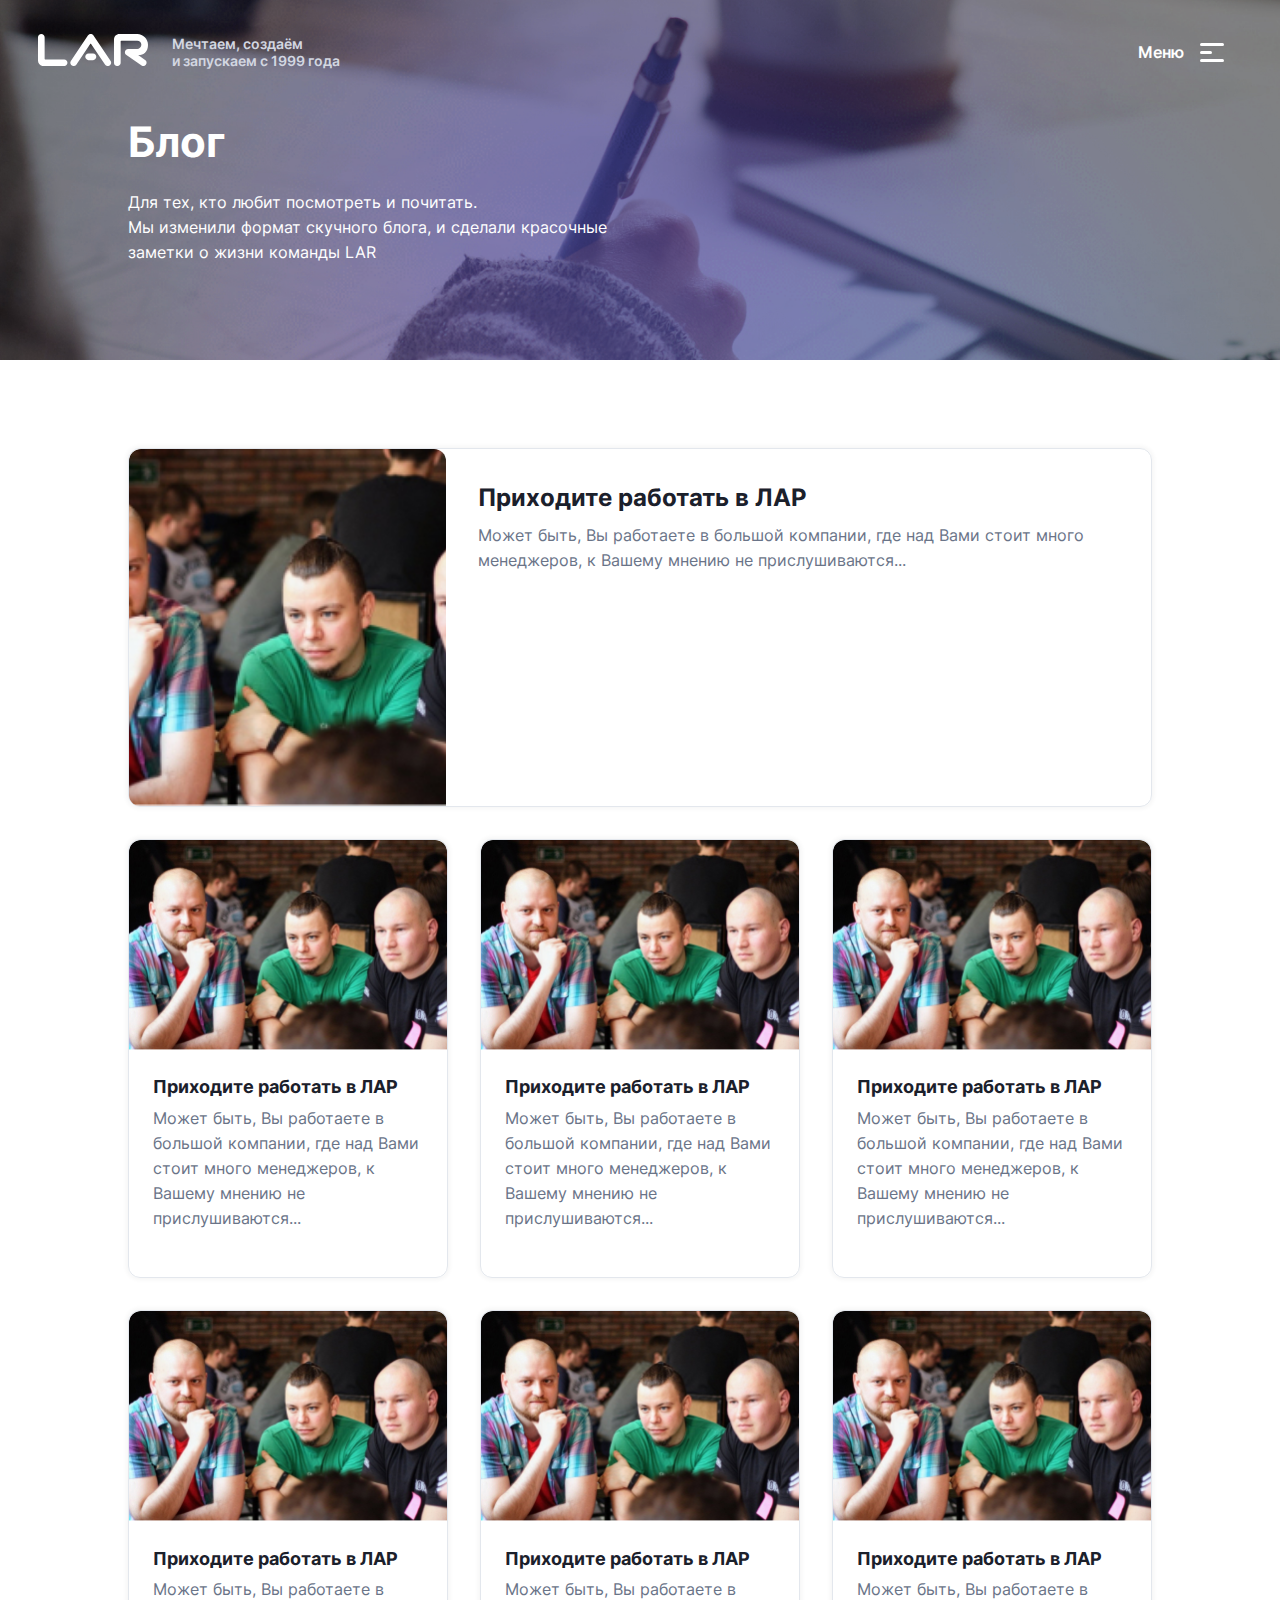
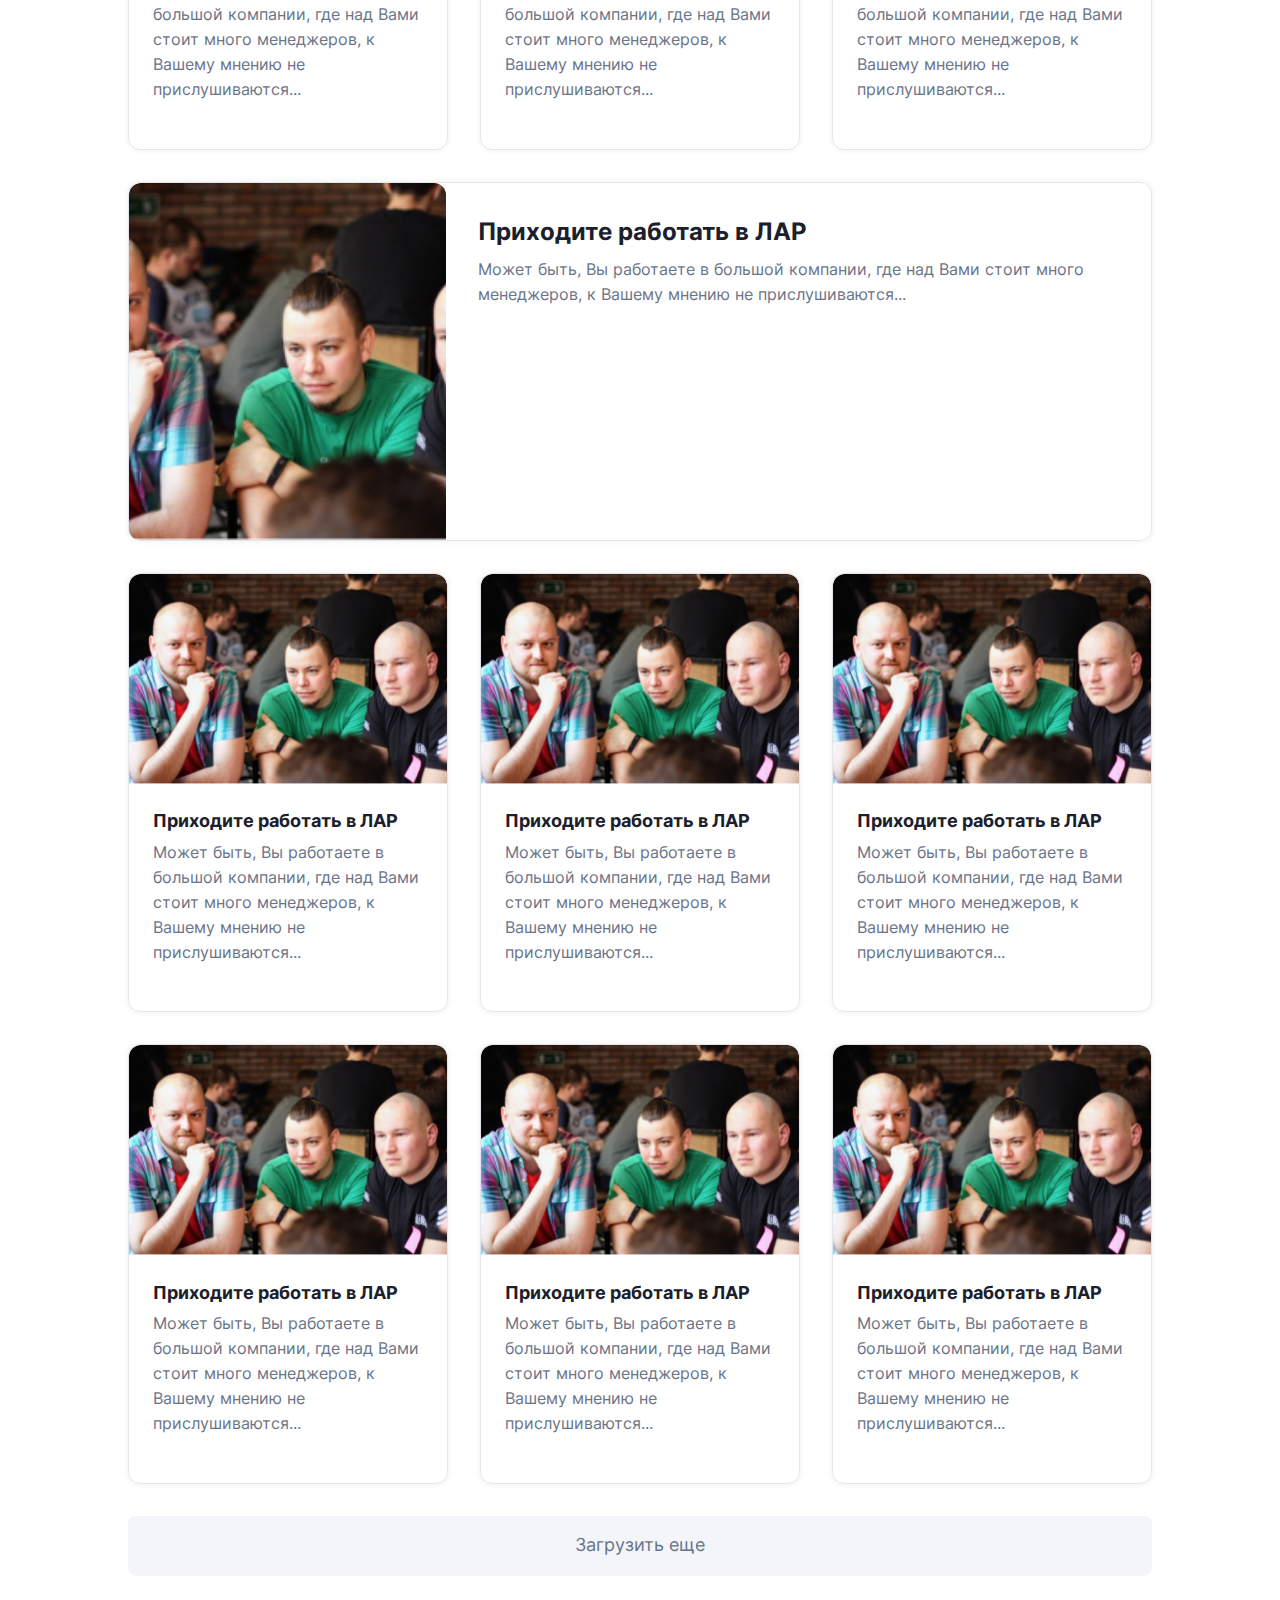
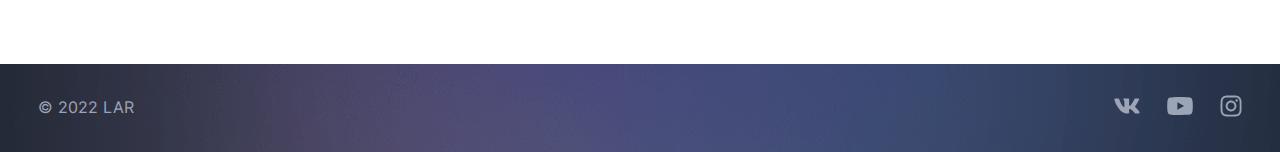
==== commit e188991b: "Добавлены анимации" ====
--- a/blog.html
+++ b/blog.html
@@ -14,37 +14,39 @@
   <header class="header">
     <div class="header__wrapper">
       <div class="header__logo">
-        <svg class="header__logo-icon"
-          width="110"
-          height="32"
-          viewBox="0 0 110 32"
-          fill="none"
-          xmlns="http://www.w3.org/2000/svg"
-        >
-          <g clip-path="url(#clip0_1_561)">
-            <path
-              d="M26.169 25.4008H7.17392C6.9032 25.4008 6.63249 25.1736 6.63249 24.8556V3.31711C6.63249 1.45407 5.14356 0 3.33881 0C1.48893 0 0 1.49951 0 3.31711V26.8549C0 29.7176 2.30107 32.0805 5.18867 32.0805H26.169C28.0189 32.0805 29.4627 30.581 29.4627 28.7634C29.5078 26.9004 28.0189 25.4008 26.169 25.4008Z"
-              fill="white"
-            />
-            <path
-              d="M81.4396 0C78.3715 0 76.0253 2.31743 76.0253 5.22557V29.0815C76.0253 30.0812 76.5668 31.0354 77.424 31.5352C79.9958 33.0348 82.6578 31.2171 82.6578 28.7634V7.22492C82.6578 6.90684 82.8834 6.67964 83.4249 6.67964H99.2616C101.247 6.67964 103.367 8.22459 103.367 10.6329C103.367 13.2684 101.066 14.9042 99.2616 14.9042H90.1927C88.3428 14.9042 86.899 16.4037 86.899 18.2213C86.899 19.221 87.3051 20.1752 88.0721 20.766L103.232 31.3535C104.721 32.444 106.751 32.3077 107.834 30.8536C109.007 29.3087 108.737 26.9912 107.428 26.1733L100.164 21.084C106.075 21.084 110 17.5397 110 10.6329C110 5.18013 105.172 0 99.2616 0L81.4396 0Z"
-              fill="white"
-            />
-            <path
-              d="M72.6416 26.9912L55.3158 1.36318C54.7293 0.545267 53.7367 0.0454292 52.6538 0.0454292C51.4808 0.0454292 50.4881 0.636145 49.9016 1.54494L32.8466 26.9003C32.4406 27.5365 32.2601 28.2635 32.3052 29.0815C32.4857 30.6264 33.7039 31.8987 35.2831 32.0351C36.772 32.1714 37.9 31.308 38.6218 30.172L52.2027 9.90586C52.4283 9.58778 52.8794 9.58778 53.1051 9.90586L67.0016 30.4447C67.6784 31.5352 68.8967 32.2168 70.2954 31.9896C71.694 31.8079 72.8671 30.6719 73.0927 29.2632C73.2732 28.4453 73.0475 27.6274 72.6416 26.9912Z"
-              fill="white"
-            />
-            <path
-              d="M55.0902 19.4936H50.5332C48.7285 19.5391 47.2847 20.9931 47.2847 22.8107C47.2847 24.6283 48.7285 26.1278 50.5332 26.1278H55.0902C56.8499 26.0824 58.2937 24.6283 58.2937 22.8107C58.2937 20.9931 56.895 19.5391 55.0902 19.4936Z"
-              fill="white"
-            />
-          </g>
-          <defs>
-            <clipPath id="clip0_1_561">
-              <rect width="110" height="32" fill="white" />
-            </clipPath>
-          </defs>
-        </svg>
+        <a href="index.html" class="header__link">
+          <svg class="header__logo-icon"
+            width="110"
+            height="32"
+            viewBox="0 0 110 32"
+            fill="none"
+            xmlns="http://www.w3.org/2000/svg"
+          >
+            <g clip-path="url(#clip0_1_561)">
+              <path
+                d="M26.169 25.4008H7.17392C6.9032 25.4008 6.63249 25.1736 6.63249 24.8556V3.31711C6.63249 1.45407 5.14356 0 3.33881 0C1.48893 0 0 1.49951 0 3.31711V26.8549C0 29.7176 2.30107 32.0805 5.18867 32.0805H26.169C28.0189 32.0805 29.4627 30.581 29.4627 28.7634C29.5078 26.9004 28.0189 25.4008 26.169 25.4008Z"
+                fill="white"
+              />
+              <path
+                d="M81.4396 0C78.3715 0 76.0253 2.31743 76.0253 5.22557V29.0815C76.0253 30.0812 76.5668 31.0354 77.424 31.5352C79.9958 33.0348 82.6578 31.2171 82.6578 28.7634V7.22492C82.6578 6.90684 82.8834 6.67964 83.4249 6.67964H99.2616C101.247 6.67964 103.367 8.22459 103.367 10.6329C103.367 13.2684 101.066 14.9042 99.2616 14.9042H90.1927C88.3428 14.9042 86.899 16.4037 86.899 18.2213C86.899 19.221 87.3051 20.1752 88.0721 20.766L103.232 31.3535C104.721 32.444 106.751 32.3077 107.834 30.8536C109.007 29.3087 108.737 26.9912 107.428 26.1733L100.164 21.084C106.075 21.084 110 17.5397 110 10.6329C110 5.18013 105.172 0 99.2616 0L81.4396 0Z"
+                fill="white"
+              />
+              <path
+                d="M72.6416 26.9912L55.3158 1.36318C54.7293 0.545267 53.7367 0.0454292 52.6538 0.0454292C51.4808 0.0454292 50.4881 0.636145 49.9016 1.54494L32.8466 26.9003C32.4406 27.5365 32.2601 28.2635 32.3052 29.0815C32.4857 30.6264 33.7039 31.8987 35.2831 32.0351C36.772 32.1714 37.9 31.308 38.6218 30.172L52.2027 9.90586C52.4283 9.58778 52.8794 9.58778 53.1051 9.90586L67.0016 30.4447C67.6784 31.5352 68.8967 32.2168 70.2954 31.9896C71.694 31.8079 72.8671 30.6719 73.0927 29.2632C73.2732 28.4453 73.0475 27.6274 72.6416 26.9912Z"
+                fill="white"
+              />
+              <path
+                d="M55.0902 19.4936H50.5332C48.7285 19.5391 47.2847 20.9931 47.2847 22.8107C47.2847 24.6283 48.7285 26.1278 50.5332 26.1278H55.0902C56.8499 26.0824 58.2937 24.6283 58.2937 22.8107C58.2937 20.9931 56.895 19.5391 55.0902 19.4936Z"
+                fill="white"
+              />
+            </g>
+            <defs>
+              <clipPath id="clip0_1_561">
+                <rect width="110" height="32" fill="white" />
+              </clipPath>
+            </defs>
+          </svg>
+        </a>
         <p class="header__slogan">Мечтаем, создаём <br>и запускаем с 1999 года</p>
       </div>
       <div class="header__navigation">
--- a/css/style.css
+++ b/css/style.css
@@ -40,6 +40,13 @@
   color: #1B202B;
 }
 
+p {
+  font-family: Inter, sans-serif;
+  font-size: 16px;
+  font-weight: 400;
+  color: #1B202B;
+}
+
 img {
   max-width: 100%;
 }
@@ -78,9 +85,16 @@
   background-color: #c51f43;
   border-radius: 8px;
   color: #ffffff;
+  width: 295px;
+  height: 60px;
+  transition: 0.5s;
 }
 
 button:hover {
+  background-color: #dc234b;
+}
+
+button:focus {
   background-color: #dc234b;
 }
 
@@ -98,7 +112,22 @@
   width: 100%;
   outline: none;
   border-bottom: 2px solid #d3d7e1;
+  color: #6a7488;
   line-height: 25px;
+}
+
+input:hover {
+  border-bottom: 2px solid #6a7488;
+}
+
+input:focus {
+  border-bottom: 2px solid #1B202B;
+  color: #1B202B;
+}
+
+input:disabled {
+  border-bottom: 2px solid #d3d7e1;
+  color: #d3d7e1;
 }
 
 textarea {
@@ -108,7 +137,23 @@
   outline: none;
 	-moz-appearance: none;
   resize: none;
-}
+  color: #6a7488;
+}
+
+textarea:hover {
+  border-bottom: 2px solid #6a7488;
+}
+
+textarea:focus {
+  border-bottom: 2px solid #1B202B;
+  color: #1B202B;
+}
+
+textarea:disabled {
+  border-bottom: 2px solid #d3d7e1;
+  color: #d3d7e1;
+}
+
 
 .list-reset {
   margin: 0;
@@ -159,6 +204,7 @@
   display: flex;
   align-items: center;
   background-color: transparent;
+  width: 110px;
 }
 
 .header__menu:hover {
@@ -201,6 +247,7 @@
   margin: 0;
   line-height: 25px;
   margin-top: 1rem;
+  color: #ffffff;
 }
 
 .hero__join {
@@ -233,8 +280,12 @@
   font-weight: 600;
 }
 
+.hero__link:hover > .hero__arrow {
+  animation: move-arrow 1s linear  infinite;
+}
+
 .hero__arrow {
-  margin-left: 0.75rem;
+  margin-left: 0.75rem; 
 }
 
 .hero__features {
@@ -282,6 +333,7 @@
   margin: 0;
   line-height: 25px;
   margin-bottom: 1.5rem;
+  color: #d3d7e1;
 }
 
 .vacancy__link {
@@ -292,6 +344,10 @@
   align-items: center;
 }
 
+.vacancy__link:hover > .hero__arrow {
+  animation: move-arrow 1s linear  infinite;
+}
+
 .about-us {
   padding-top: 5.5rem;
 }
@@ -303,11 +359,34 @@
   display: flex;
 }
 
+.about-us__videobox {
+  position: relative;
+  border-radius: 0.75rem;
+  position: relative;
+  width: 100%;
+  background-color: #000000;
+  display: flex;
+  justify-items: center;
+  cursor: pointer;
+}
+
 .about-us__video {
   border-radius: 0.75rem;
-  position: relative;
-  width: 50%;
-  
+  width: 100%;
+  display: flex;
+  align-items: center;
+}
+
+.video__close-button {
+  position: absolute;
+  width: 40px;
+  height: 40px;
+  top: 10px;
+  right: 10px;
+  display: flex;
+  justify-content: center;
+  align-items: center;
+  background-color: transparent;
 }
 
 .video__play-button {
@@ -348,13 +427,15 @@
 .about-us__list {
   display: grid;
   grid-template-columns: 1fr 1fr;
+  justify-items: left;
   row-gap: 1.5rem;
   column-gap: 2rem;
   margin-top: 2.5rem;
 }
 
 .about-us__item {
-  display: flex;
+  display: grid;
+  grid-template-columns: 56px, 1fr;
   align-items: center;
 }
 
@@ -363,6 +444,7 @@
   line-height: 22px;
   color: #1b202b;
   margin-left: 1rem;
+  grid-column: 2 / 3;
 }
 
 .quote {
@@ -379,7 +461,6 @@
   display: flex;
   flex-direction: column;
   align-items: center;
-  color: #ffffff;
   max-width: 489px;
   width: 35%;
   text-align: center;
@@ -392,6 +473,7 @@
   line-height: 26px;
   font-weight: 700;
   margin-bottom: 2rem;
+  color: #ffffff;
 }
 
 .quote__image {
@@ -406,6 +488,7 @@
   margin: 0;
   line-height: 25px;
   margin-bottom: 5.3125rem;
+  color: rgba(255, 255, 255, 0.65)
 }
 
 .projects {
@@ -628,6 +711,7 @@
 
 .jobs__item {
   margin-bottom: 1rem;
+  overflow: hidden;
 }
 
 .jobs__vacancy-name {
@@ -640,6 +724,23 @@
   padding-right: 1rem;
   height: 4rem;
   cursor: pointer;
+  transition: 0.5s;
+}
+
+.jobs__vacancy-name:hover {
+  background-color: #e3e7ed;
+}
+
+.jobs__vacancy-name:focus {
+  background-color: #e3e7ed;
+}
+
+.jobs__vacancy-name:active {
+  background-color: #e3e7ed;
+}
+
+.jobs__vacancy-name:disabled {
+  background-color: #d3d7e1;
 }
 
 .jobs__button {
@@ -677,6 +778,7 @@
 .content__text {
   font-size: 1rem;
   line-height: 25px;
+  margin-top: 0;
 }
 
 .content__title {
@@ -714,7 +816,7 @@
 
 .request__contact, .request__file, .request__textarea {
   line-height: 25px;
-  color: #6a7488;
+  /* color: #6a7488; */
   padding-bottom: 0.75rem;
   background-color: #f9fbfc;
   border-bottom: 2px solid #d3d7e1;
@@ -726,6 +828,18 @@
   padding-bottom: 0.375rem;
   color: #6a7488;
   cursor: pointer;
+}
+
+.request__file:hover {
+  border-bottom: 2px solid #6a7488;
+}
+
+.request__file:focus {
+  border-bottom: 2px solid #1B202B;
+}
+
+.request__file:disabled {
+  border-bottom: 2px solid #d3d7e1;
 }
 
 .request__file::after {
@@ -770,6 +884,10 @@
   color: #c51f43;
   text-decoration: none;
   display: flex;
+}
+
+.blog__link:hover > .blog__svg {
+  animation: move-arrow 1s linear  infinite;
 }
 
 .blog__svg {
@@ -836,6 +954,7 @@
 
 .footer__descr {
   margin-top: 2rem;
+  color: #d3d7e1;
 }
 
 .footer__contact-form {
@@ -851,13 +970,26 @@
 .contact-form__name, .contact-form__contact, .contact-form__textarea {
   padding-bottom: 0.75rem;
   line-height: 25px;
-  color: #ffffff;
+  color: #d3d7e1;
   background-color: transparent;
   border-bottom: 2px solid #d3d7e1;
 }
 
 .contact-form__name::placeholder, .contact-form__contact::placeholder, .contact-form__textarea::placeholder {
+  color: #d3d7e1;
+}
+
+.contact-form__name:hover,
+.contact-form__name:active, 
+.contact-form__name:focus,
+.contact-form__contact:hover,
+.contact-form__contact:active,
+.contact-form__contact:focus,
+.contact-form__textarea:hover,
+.contact-form__textarea:active,
+.contact-form__textarea:focus {
   color: #ffffff;
+  border-bottom: 2px solid #ffffff;
 }
 
 .contact-form__submit {
@@ -865,6 +997,7 @@
   color: #ffffff;
   font-size: 18px;
   font-weight: 500;
+  width: 100%;
 }
 
 .footer__map {
@@ -900,6 +1033,7 @@
   justify-content: space-between;
   align-items: center;
   width: 8rem;
+  transition: 0.5s;
 }
 
 .footer__link:hover path {
@@ -914,6 +1048,7 @@
   min-height: 100vh;
   position: relative;
   background-color: #ffffff;
+  animation: fade 0.5s linear;
 }
 
 .nav__header {
@@ -943,6 +1078,7 @@
   display: flex;
   align-items: center;
   background-color: transparent;
+  width: 95px;
 }
 
 .nav__menu:hover {
@@ -964,6 +1100,16 @@
   justify-content: center;
   align-items: center;
   min-height: 100vh;
+  
+}
+
+@keyframes fade {
+  0% {
+    opacity: 0;
+  }
+  100% {
+    opacity: 1;
+  }
 }
 
 .nav__item {
@@ -999,6 +1145,12 @@
 
 .swiper {
   z-index: 0;
+}
+
+@keyframes move-arrow {
+  50% {
+    transform: translateX(5px)
+  }
 }
 
 @media (min-width: 1440px) {
@@ -1103,6 +1255,12 @@
 
 }
 
+@media (max-width: 1100px) {
+  .blog__posts {
+    cursor: pointer;
+  }
+}
+
 @media (max-width: 1060px) {
   .hero__container {
     grid-template-columns: 1fr;
@@ -1139,7 +1297,7 @@
     margin: 0;
   }
 
-  .about-us__video {
+  .about-us__videobox {
     width: 100%;
     margin-top: 1.5rem;
   }
@@ -1169,10 +1327,15 @@
   }
 
   .benefits__list {
-    grid-template-columns: repeat(6, 288px);
+    grid-template-columns: repeat(6, 350px);
     grid-template-areas:
       "a b d f h j"
       "a c e g i _";
+    cursor: pointer;
+  }
+
+  .about-us__title {
+    margin-bottom: 1.5rem;
   }
   
 }
@@ -1371,6 +1534,10 @@
   .promo__gantt {
     top: 12%;
   }
+
+  .benefits__list {
+    grid-template-columns: repeat(6, 288px);
+  }
 }
 
 @media (max-width: 375px) {
--- a/css/blog.css
+++ b/css/blog.css
@@ -4,11 +4,8 @@
   background-size: cover;
   background-position: center;
   min-width: 100%;
-  min-height: 50vh;
-  padding-top: 6.5rem;
-  display: flex;
-  flex-direction: column;
-  justify-content: center;
+  min-height: 40vh;
+  padding-top: 10vh;
   color: #ffffff;
 }
 
@@ -19,6 +16,7 @@
 .hero-blog__descr {
   max-width: 515px;
   line-height: 25px;
+  color: #ffffff;
 }
 
 .blogs__list {
@@ -163,6 +161,10 @@
   background-color: #d3d7e1;
 }
 
+.blogs__button:focus {
+  background-color: #e3e7ed;
+}
+
 
 @media (max-width: 1060px) {
   .blogs__list {
